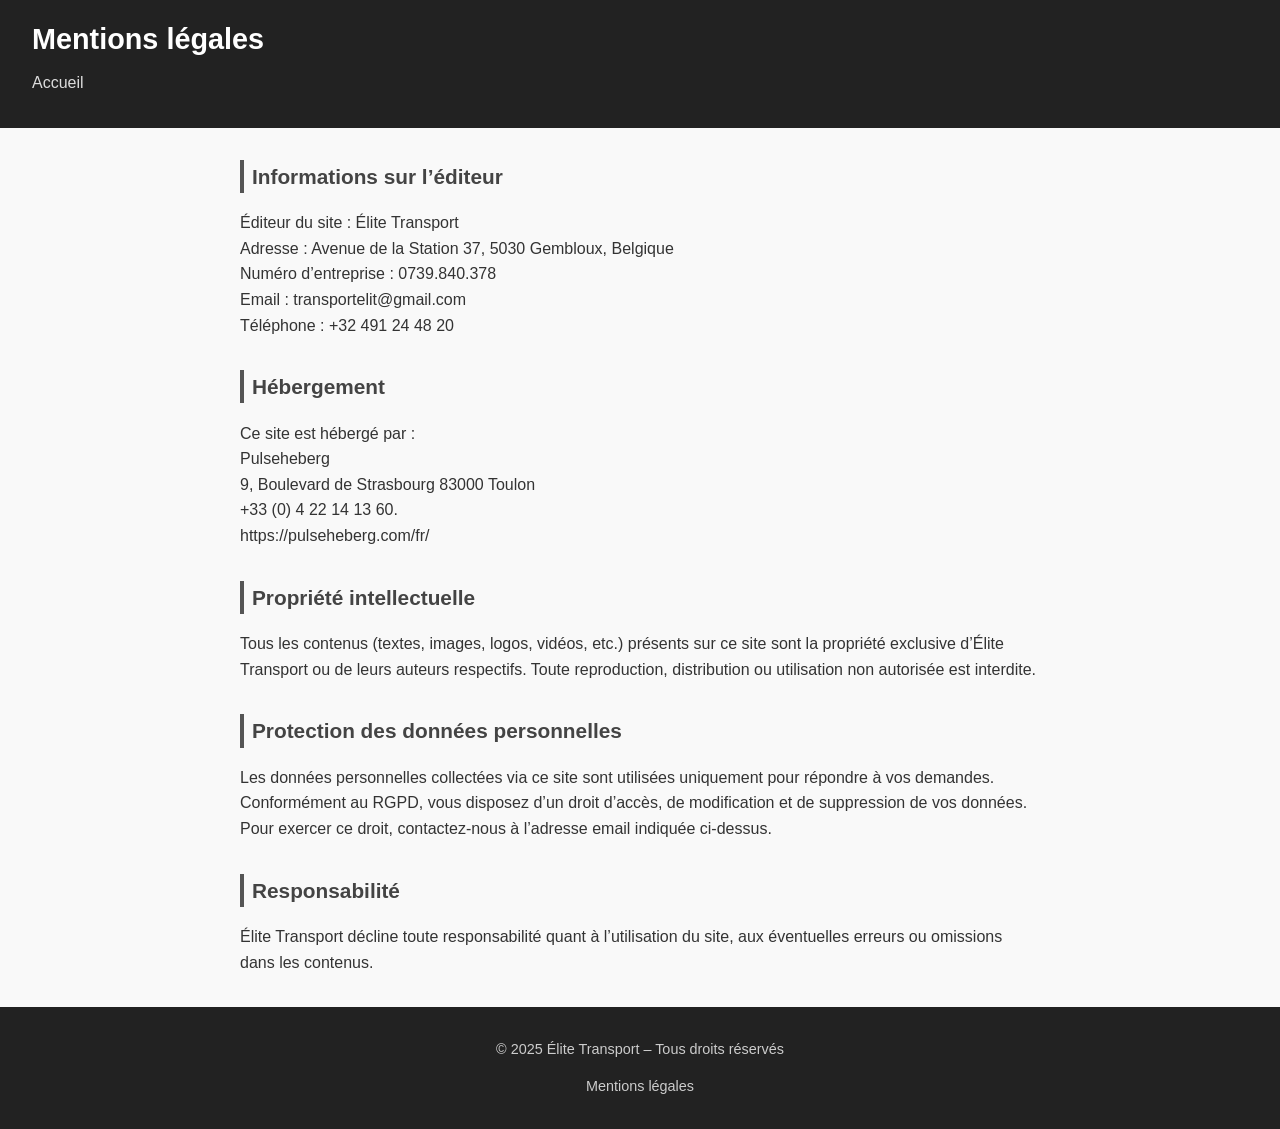
==== mentions-legales.html @ 2adf2197 "Ajout lien mentions légales et amélioration SEO" ====
<!DOCTYPE html>
<html lang="fr">
  <head>
    <meta charset="UTF-8" />
    <meta name="viewport" content="width=device-width, initial-scale=1" />
    <title>Mentions légales - Élite Transport</title>
    <link rel="stylesheet" href="styles-mentions-legales.css" />
    <link
      rel="stylesheet"
      href="https://cdnjs.cloudflare.com/ajax/libs/font-awesome/6.4.0/css/all.min.css"
      integrity="sha512-pEYVJ3PR6WljC+MUnXt8t5MWFo5Vq/94yr+8eZFXHbDa3D1IhCMlXPZqqm6YKQ2x3DKn3P8dkIKaz2J4B6J5Hg=="
      crossorigin="anonymous"
      referrerpolicy="no-referrer"
    />
  </head>
  <body>
    <header>
      <h1>Mentions légales</h1>
      <nav>
        <ul>
          <li><a href="index.html">Accueil</a></li>
        </ul>
      </nav>
    </header>

    <main>
      <section>
        <h2>Informations sur l’éditeur</h2>
        <p>
          Éditeur du site : Élite Transport<br />
          Adresse : Avenue de la Station 37, 5030 Gembloux, Belgique<br />
          Numéro d’entreprise : 0739.840.378<br />
          Email : transportelit@gmail.com<br />
          Téléphone : +32 491 24 48 20
        </p>
      </section>

      <section>
        <h2>Hébergement</h2>
        <p>
          Ce site est hébergé par :<br />
          Pulseheberg<br />
          9, Boulevard de Strasbourg 83000 Toulon<br />
          +33 (0) 4 22 14 13 60.<br />
          https://pulseheberg.com/fr/
        </p>
      </section>

      <section>
        <h2>Propriété intellectuelle</h2>
        <p>
          Tous les contenus (textes, images, logos, vidéos, etc.) présents sur
          ce site sont la propriété exclusive d’Élite Transport ou de leurs
          auteurs respectifs. Toute reproduction, distribution ou utilisation
          non autorisée est interdite.
        </p>
      </section>

      <section>
        <h2>Protection des données personnelles</h2>
        <p>
          Les données personnelles collectées via ce site sont utilisées
          uniquement pour répondre à vos demandes. Conformément au RGPD, vous
          disposez d’un droit d’accès, de modification et de suppression de vos
          données. Pour exercer ce droit, contactez-nous à l’adresse email
          indiquée ci-dessus.
        </p>
      </section>

      <section>
        <h2>Responsabilité</h2>
        <p>
          Élite Transport décline toute responsabilité quant à l’utilisation du
          site, aux éventuelles erreurs ou omissions dans les contenus.
        </p>
      </section>
    </main>

    <footer>
      <p>© 2025 Élite Transport – Tous droits réservés</p>
      <p><a href="mentions-legales.html">Mentions légales</a></p>
    </footer>
  </body>
</html>
---- styles-mentions-legales.css ----
/* Style général */
body {
  margin: 0;
  font-family: -apple-system, BlinkMacSystemFont, "Segoe UI", Roboto, Helvetica,
    Arial, sans-serif;
  background-color: #f9f9f9;
  color: #333;
  line-height: 1.6;
}

/* En-tête */
header {
  background-color: #222;
  color: #fff;
  padding: 1rem 2rem;
}

header h1 {
  margin: 0;
  font-size: 1.8rem;
}

nav ul {
  list-style: none;
  padding: 0;
  margin-top: 0.5rem;
  display: flex;
  gap: 1rem;
}

nav a {
  color: #ddd;
  text-decoration: none;
}

nav a:hover {
  text-decoration: underline;
}

/* Sections principales */
main {
  max-width: 800px;
  margin: 2rem auto;
  padding: 0 1rem;
}

section {
  margin-bottom: 2rem;
}

h2 {
  border-left: 4px solid #555;
  padding-left: 0.5rem;
  color: #444;
  font-size: 1.3rem;
}

/* Footer */
footer {
  text-align: center;
  padding: 1rem;
  background-color: #222;
  color: #ccc;
  font-size: 0.9rem;
}

footer a {
  color: #ccc;
  text-decoration: none;
}

footer a:hover {
  text-decoration: underline;
}
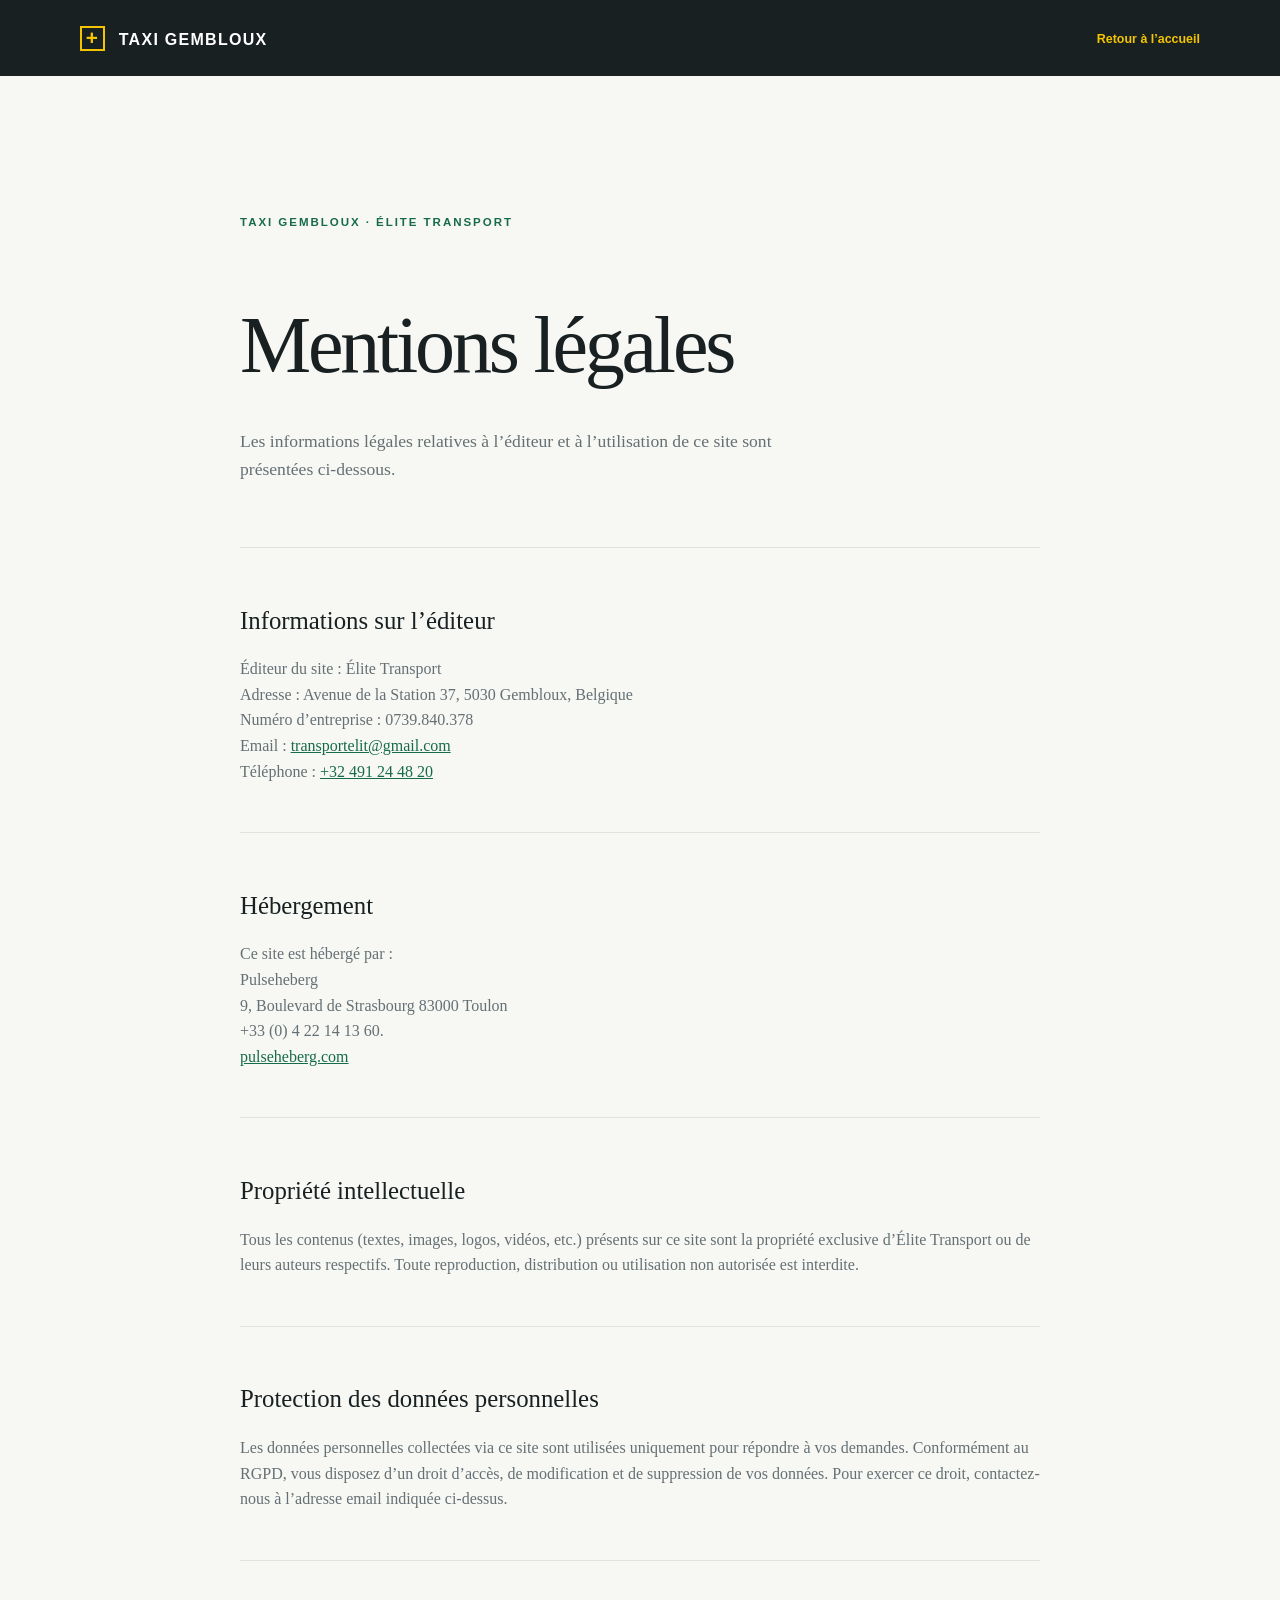
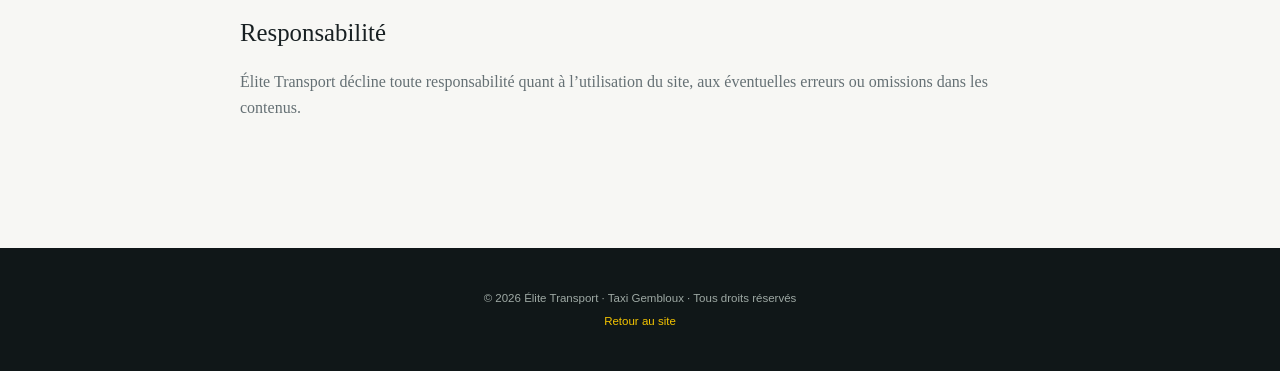
==== commit 2fc7541f: "Ajout lien mentions légales" ====
--- a/mentions-legales.html
+++ b/mentions-legales.html
@@ -3,7 +3,8 @@
   <head>
     <meta charset="UTF-8" />
     <meta name="viewport" content="width=device-width, initial-scale=1" />
-    <title>Mentions légales - Élite Transport</title>
+    <meta name="description" content="Mentions légales de Taxi Gembloux, édité par Élite Transport." />
+    <title>Mentions légales | Taxi Gembloux</title>
     <link rel="stylesheet" href="styles-mentions-legales.css" />
     <link
       rel="stylesheet"
@@ -14,24 +15,27 @@
     />
   </head>
   <body>
-    <header>
-      <h1>Mentions légales</h1>
-      <nav>
-        <ul>
-          <li><a href="index.html">Accueil</a></li>
-        </ul>
-      </nav>
+    <header class="site-header">
+      <div class="header-inner">
+        <a class="brand" href="index.html"><span aria-hidden="true">+</span> TAXI GEMBLOUX</a>
+        <nav aria-label="Navigation secondaire">
+          <a href="index.html">Retour à l’accueil</a>
+        </nav>
+      </div>
     </header>
 
-    <main>
+    <main class="legal-main">
+      <p class="eyebrow">Taxi Gembloux · Élite Transport</p>
+      <h1>Mentions légales</h1>
+      <p class="intro">Les informations légales relatives à l’éditeur et à l’utilisation de ce site sont présentées ci-dessous.</p>
       <section>
         <h2>Informations sur l’éditeur</h2>
         <p>
           Éditeur du site : Élite Transport<br />
           Adresse : Avenue de la Station 37, 5030 Gembloux, Belgique<br />
           Numéro d’entreprise : 0739.840.378<br />
-          Email : transportelit@gmail.com<br />
-          Téléphone : +32 491 24 48 20
+          Email : <a href="mailto:transportelit@gmail.com">transportelit@gmail.com</a><br />
+          Téléphone : <a href="tel:+32491244820">+32 491 24 48 20</a>
         </p>
       </section>
 
@@ -42,7 +46,7 @@
           Pulseheberg<br />
           9, Boulevard de Strasbourg 83000 Toulon<br />
           +33 (0) 4 22 14 13 60.<br />
-          https://pulseheberg.com/fr/
+          <a href="https://pulseheberg.com/fr/" target="_blank" rel="noopener noreferrer">pulseheberg.com</a>
         </p>
       </section>
 
@@ -77,8 +81,8 @@
     </main>
 
     <footer>
-      <p>© 2025 Élite Transport – Tous droits réservés</p>
-      <p><a href="mentions-legales.html">Mentions légales</a></p>
+      <p>© 2026 Élite Transport · Taxi Gembloux · Tous droits réservés</p>
+      <p><a href="index.html">Retour au site</a></p>
     </footer>
   </body>
 </html>
--- a/styles-mentions-legales.css
+++ b/styles-mentions-legales.css
@@ -72,3 +72,41 @@
 footer a:hover {
   text-decoration: underline;
 }
+
+/* Identité commune avec la page d'accueil */
+:root {
+  --ink: #182022;
+  --muted: #657074;
+  --paper: #f7f7f4;
+  --white: #ffffff;
+  --yellow: #f4c400;
+  --green: #176b4d;
+  --line: #dfe3df;
+}
+
+* { box-sizing: border-box; }
+html { scroll-behavior: smooth; }
+body { background: var(--paper); color: var(--ink); font-family: Georgia, "Times New Roman", serif; }
+.site-header { padding: 0; background: var(--ink); color: var(--white); }
+.header-inner { width: min(1120px, calc(100% - 48px)); min-height: 76px; margin: 0 auto; display: flex; align-items: center; justify-content: space-between; gap: 2rem; }
+.brand { color: var(--white); font: 700 1rem/1 "Trebuchet MS", sans-serif; letter-spacing: .08em; text-decoration: none; }
+.brand span { display: inline-grid; place-items: center; width: 25px; height: 25px; margin-right: 8px; border: 2px solid var(--yellow); color: var(--yellow); font-size: 1.3rem; }
+.site-header nav { margin: 0; }
+.site-header nav a { color: var(--yellow); font: 700 .78rem "Trebuchet MS", sans-serif; text-decoration: none; }
+.legal-main { width: min(800px, calc(100% - 48px)); margin: 0 auto; padding: 8rem 0 5rem; }
+.legal-main .eyebrow { margin-bottom: 1rem; color: var(--green); font: 700 .72rem "Trebuchet MS", sans-serif; letter-spacing: .17em; text-transform: uppercase; }
+.legal-main > h1 { margin-bottom: 1rem; font-size: clamp(3rem, 7vw, 5rem); font-weight: 400; letter-spacing: -.04em; }
+.legal-main .intro { max-width: 600px; margin-bottom: 4rem; color: var(--muted); font-size: 1.1rem; }
+.legal-main section { margin-bottom: 0; padding: 2rem 0; border-top: 1px solid var(--line); }
+.legal-main h2 { margin-bottom: 1rem; border: 0; padding: 0; color: var(--ink); font-size: 1.55rem; font-weight: 400; }
+.legal-main p { color: var(--muted); font-size: 1rem; }
+.legal-main a { color: var(--green); }
+body > footer { padding: 2rem 1rem; background: #101718; color: #9ea9a4; font: .72rem "Trebuchet MS", sans-serif; }
+body > footer a { color: var(--yellow); }
+
+@media (max-width: 600px) {
+  .header-inner { width: calc(100% - 32px); min-height: 64px; }
+  .brand { font-size: .82rem; }
+  .legal-main { width: calc(100% - 32px); padding-top: 5rem; }
+  .legal-main .intro { margin-bottom: 2rem; }
+}
